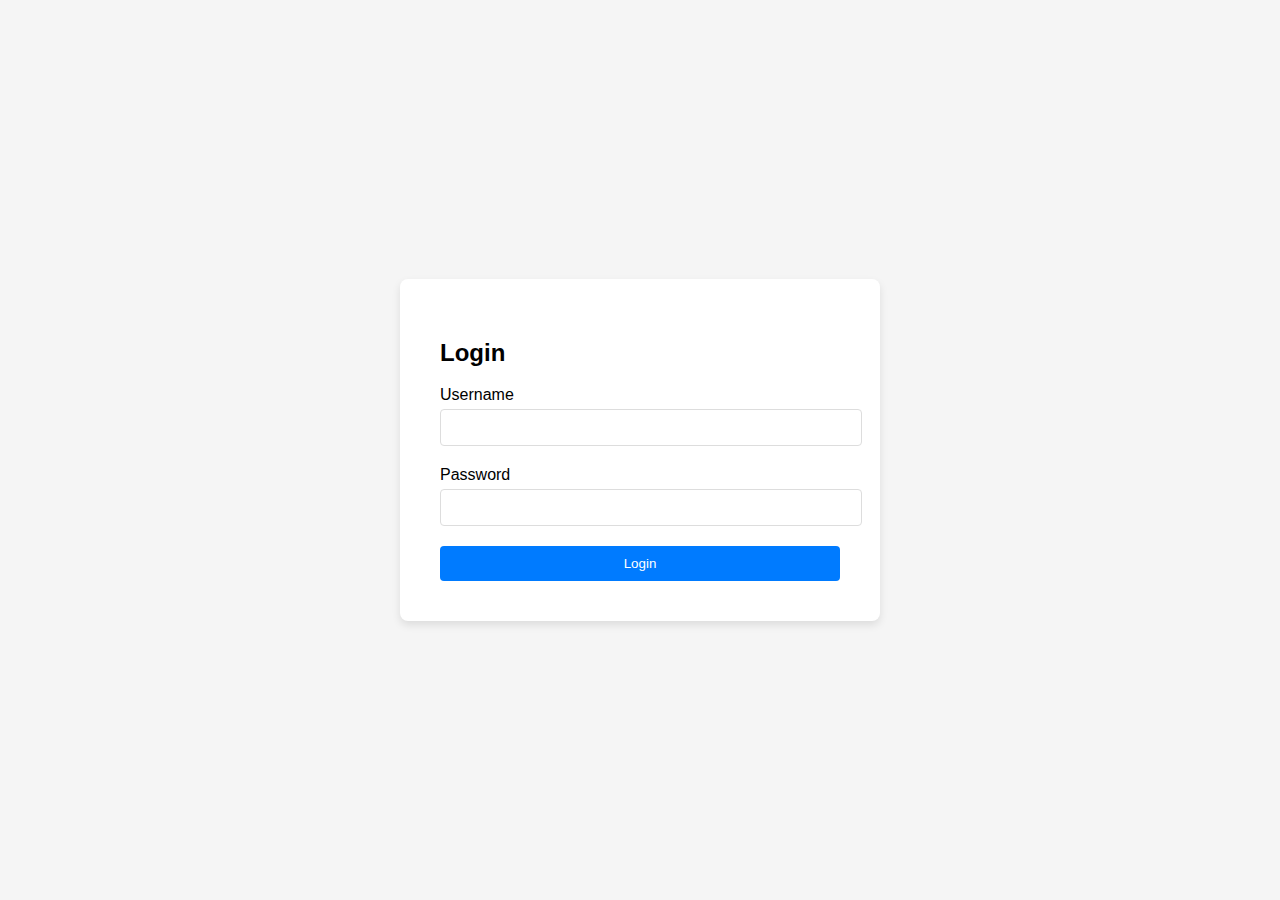
==== index.html @ e7f31323 "Add files via upload" ====
<!DOCTYPE html>
<html lang="en">
<head>
    <meta charset="UTF-8">
    <meta name="viewport" content="width=device-width, initial-scale=1.0">
    <title>Login Page</title>
    <link rel="stylesheet" href="style.css">
    <script src="index.js" defer></script>
</head>
<body>

<div class="login-container">
    <form id="login-form" onsubmit="return checkLogin()">
        <h2>Login</h2>
        <div class="input-group">
            <label for="username">Username</label>
            <input type="text" id="username" name="username" required>
        </div>
        <div class="input-group">
            <label for="password">Password</label>
            <input type="password" id="password" name="password" required>
        </div>
        <button type="submit">Login</button>
    </form>
</div>

</body>
</html>
---- style.css ----
body {
    margin: 0;
    font-family: Arial, sans-serif;
}

#menu-container {
    position:absolute;
    z-index: 1000;
    top: 0;
    left: 0;
    padding: 20px;
}

#hamburger-menu {
    cursor: pointer;
    font-size: 30px;
    z-index: 1000;
}

#menu-items {
    display: none;
    background-color: #f9f9f9;
    white-space: nowrap;
    box-shadow: 0 8px 16px 0 rgba(0,0,0,0.2);
    padding: 12px 16px;
    z-index: 1000;
    left: 20px;
    top: 50px;
}

#menu-items a {
    display: block;
    color: black;
    z-index: 1000;
    text-decoration: none;
    padding: 10px 0;
}

#menu-items a:hover {
    background-color: #ddd;
}

.hidden {
    display: none;
}

.login-container {
    display: flex;
    justify-content: center;
    align-items: center;
    min-height: 100vh;
    background-color: #f5f5f5;
}

#login-form {
    background: white;
    padding: 40px;
    border-radius: 8px;
    box-shadow: 0 4px 8px rgba(0, 0, 0, 0.1);
    width: 100%;
    max-width: 400px;
}

.input-group {
    margin-bottom: 20px;
}

.input-group label {
    display: block;
    margin-bottom: 5px;
}

.input-group input {
    width: 100%;
    padding: 10px;
    border: 1px solid #ddd;
    border-radius: 4px;
}

button {
    width: 100%;
    padding: 10px;
    background-color: #007bff;
    color: white;
    border: none;
    border-radius: 4px;
    cursor: pointer;
}

button:hover {
    background-color: #0056b3;
}

@media (max-width: 600px) {
    #hamburger-menu {
        font-size: 24px;
    }
    #menu-items {
        right: 10px;
        top: 40px;
    }
}
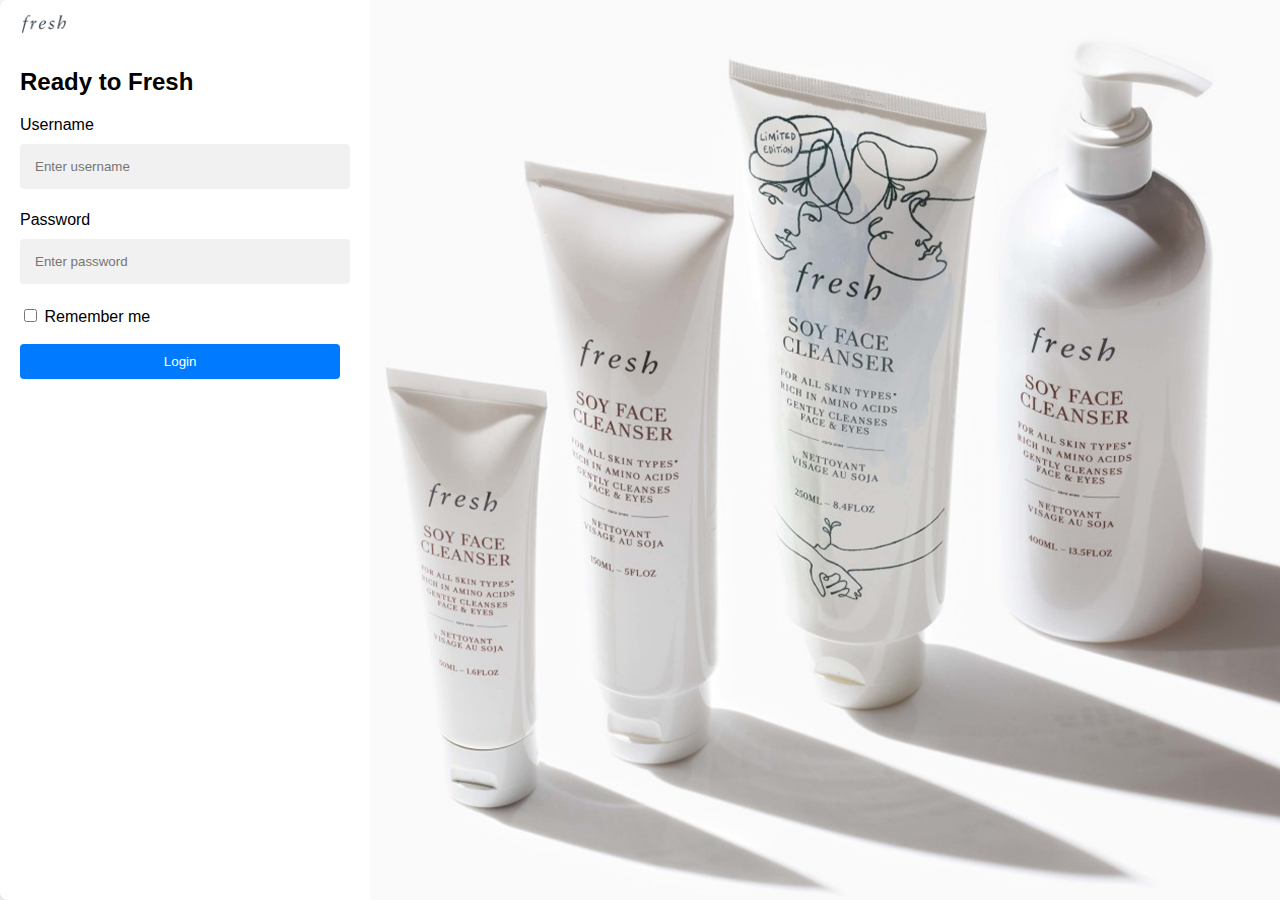
==== commit 364a143c: "main" ====
--- a/index.html
+++ b/index.html
@@ -8,21 +8,34 @@
     <script src="index.js" defer></script>
 </head>
 <body>
-
 <div class="login-container">
+    <div class = "login-screen">
     <form id="login-form" onsubmit="return checkLogin()">
-        <h2>Login</h2>
+        <div class="UiUnicornLogo" style="width: 149.17px; height: 48px; padding-right: 101.17px; justify-content: flex-start; align-items: center; display: flex">
+            <img class="AvatarUiUnicornV2" style="width: 48px; height: 48px" src="icons/Fresh.png" />
+          </div>
+        <h2>Ready to Fresh</h2>
         <div class="input-group">
             <label for="username">Username</label>
-            <input type="text" id="username" name="username" required>
+            <input type="text" id="username" placeholder="Enter username" name="username" required>
         </div>
         <div class="input-group">
             <label for="password">Password</label>
-            <input type="password" id="password" name="password" required>
+            <input type="password" id="password" placeholder="Enter password" name="password" required>
         </div>
+        <div>
+            <input type="checkbox" id="rememberMe" name="rememberMe">
+            <label for="rememberMe">Remember me</label>
+        </div>
+        <br>
         <button type="submit">Login</button>
     </form>
+    </div>
+
+    <div class="login-img">
+    </div>
 </div>
+
 
 </body>
 </html>--- a/style.css
+++ b/style.css
@@ -46,23 +46,43 @@
 
 .login-container {
     display: flex;
-    justify-content: center;
-    align-items: center;
+    position: relative;
+    justify-content: left;
+    align-items: left;
     min-height: 100vh;
     background-color: #f5f5f5;
 }
 
+.login-img {
+    flex: 1;
+    height: 100%;
+    min-height: 100vh;
+    max-width: 100%;
+    background: url('icons/fresh_wallpaper.jpeg') no-repeat center center;
+    background-size: cover;
+    z-index: 1;
+}
+
+.login-screen {
+    margin-right: 50px;
+    z-index: 0;
+}
+
 #login-form {
+    flex: 1;
     background: white;
-    padding: 40px;
+    padding: 0 40px 0 20px;
+    margin-right: 10px;
     border-radius: 8px;
     box-shadow: 0 4px 8px rgba(0, 0, 0, 0.1);
     width: 100%;
+    height: 100vh;
     max-width: 400px;
 }
 
 .input-group {
-    margin-bottom: 20px;
+    margin-bottom: 0px;
+    padding: 0 20px 0 0;
 }
 
 .input-group label {
@@ -72,7 +92,7 @@
 
 .input-group input {
     width: 100%;
-    padding: 10px;
+    padding: 15px;
     border: 1px solid #ddd;
     border-radius: 4px;
 }
@@ -87,8 +107,24 @@
     cursor: pointer;
 }
 
+input[type=text], input[type=password] {
+    width: 100%;
+    padding: 15px;
+    margin: 5px 0 22px 0;
+    display: inline-block;
+    border: none;
+    background: #f1f1f1;
+  }
+
+  input[type=text]:focus, input[type=password]:focus {
+    background-color: #ddd;
+    outline: none;
+  }
+
+
 button:hover {
     background-color: #0056b3;
+    opacity: 1;
 }
 
 @media (max-width: 600px) {
